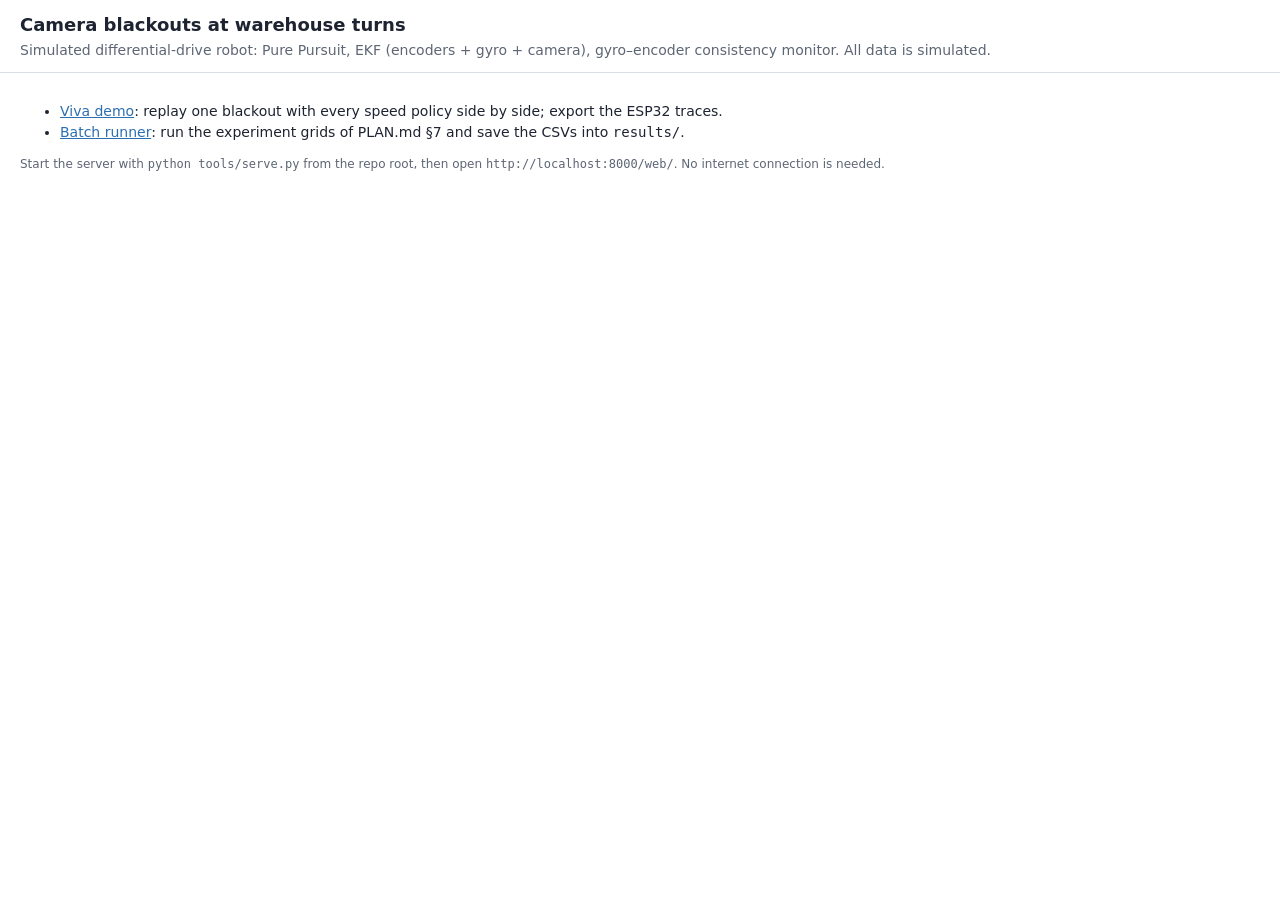
==== web/index.html @ c30f4b9b "firmware+web: M4 build - ESP32 Wokwi replay (estimator.h, sketch.ino, diagram.json, generated traces" ====
<!doctype html>
<html lang="en">
<head>
<meta charset="utf-8">
<meta name="viewport" content="width=device-width, initial-scale=1">
<title>co_res: camera blackouts at warehouse turns</title>
<link rel="stylesheet" href="style.css">
</head>
<body>
<header>
  <h1>Camera blackouts at warehouse turns</h1>
  <p>Simulated differential-drive robot: Pure Pursuit, EKF (encoders + gyro + camera), gyro–encoder consistency monitor. All data is simulated.</p>
</header>
<main>
  <ul>
    <li><a href="demo.html">Viva demo</a>: replay one blackout with every speed policy side by side; export the ESP32 traces.</li>
    <li><a href="batch.html">Batch runner</a>: run the experiment grids of PLAN.md §7 and save the CSVs into <code>results/</code>.</li>
  </ul>
  <p class="note">Start the server with <code>python tools/serve.py</code> from the repo root, then open <code>http://localhost:8000/web/</code>. No internet connection is needed.</p>
</main>
</body>
</html>
---- web/style.css ----
:root { --fg: #1d2330; --muted: #5d6675; --line: #d9dee7; --bg: #ffffff; --panel: #f6f8fb; --blue: #2c6fb0; }
* { box-sizing: border-box; }
body { margin: 0; font: 14px/1.45 system-ui, -apple-system, "Segoe UI", sans-serif; color: var(--fg); background: var(--bg); }
header { padding: 12px 20px; border-bottom: 1px solid var(--line); }
header h1 { font-size: 18px; margin: 0 0 2px; }
header p { margin: 0; color: var(--muted); }
main { padding: 14px 20px 28px; }
.controls { display: flex; flex-wrap: wrap; gap: 10px 18px; align-items: center; padding: 10px 12px; background: var(--panel); border: 1px solid var(--line); border-radius: 8px; }
.controls label { display: inline-flex; gap: 6px; align-items: center; color: var(--muted); }
.controls select, .controls input[type=number] { font: inherit; padding: 3px 6px; }
.controls input[type=number] { width: 64px; }
button { font: inherit; padding: 5px 12px; border: 1px solid #aab3c2; border-radius: 6px; background: #fff; cursor: pointer; }
button.primary { background: var(--blue); border-color: var(--blue); color: #fff; }
.grid { display: grid; grid-template-columns: minmax(420px, 560px) 1fr; gap: 16px; margin-top: 14px; }
.card { border: 1px solid var(--line); border-radius: 8px; padding: 10px; background: #fff; }
.card h2 { font-size: 13px; margin: 0 0 6px; color: var(--muted); font-weight: 600; text-transform: uppercase; letter-spacing: .03em; }
canvas { display: block; width: 100%; }
table { border-collapse: collapse; width: 100%; font-variant-numeric: tabular-nums; }
th, td { padding: 4px 6px; border-bottom: 1px solid var(--line); text-align: right; }
th:first-child, td:first-child { text-align: left; }
.swatch { display: inline-block; width: 10px; height: 10px; border-radius: 2px; margin-right: 6px; vertical-align: middle; }
.note { color: var(--muted); font-size: 12px; }
#log { white-space: pre-wrap; font: 12px/1.4 ui-monospace, Consolas, monospace; background: var(--panel); padding: 8px; border-radius: 6px; min-height: 40px; }
a { color: var(--blue); }
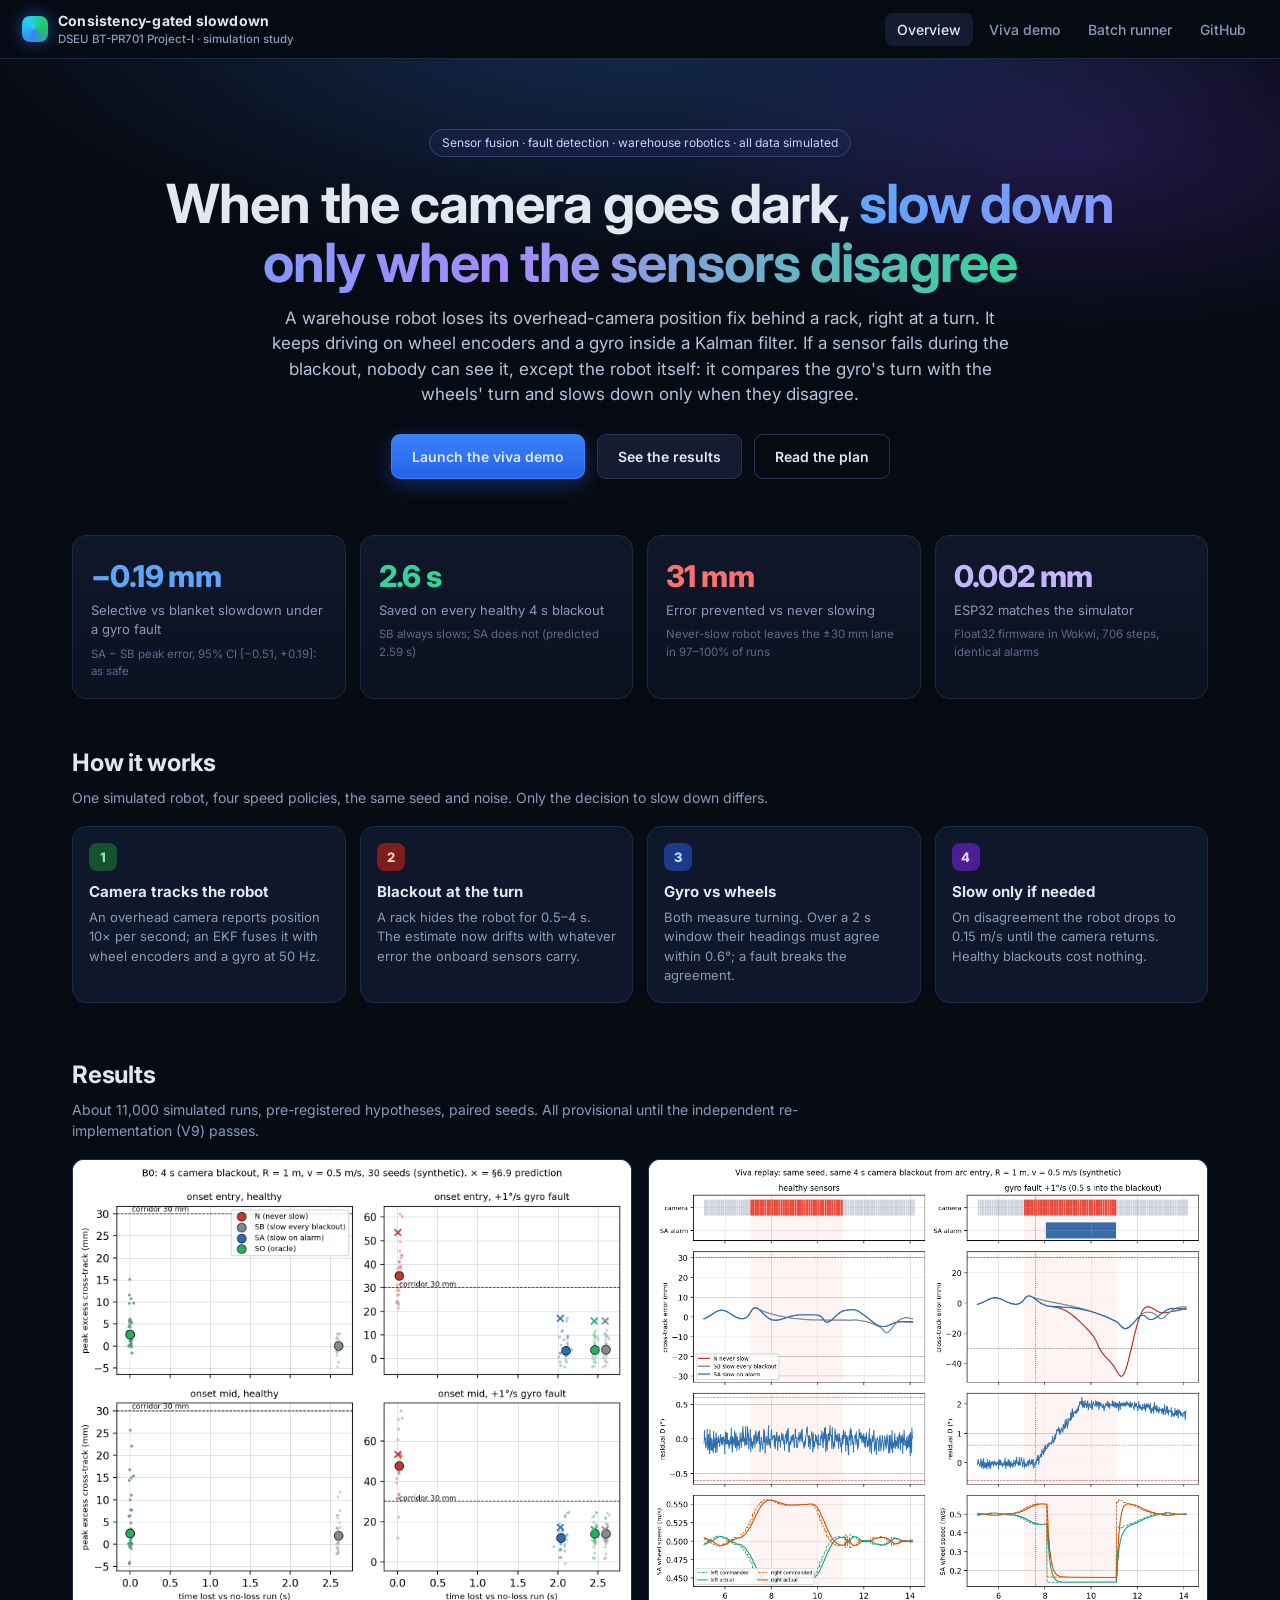
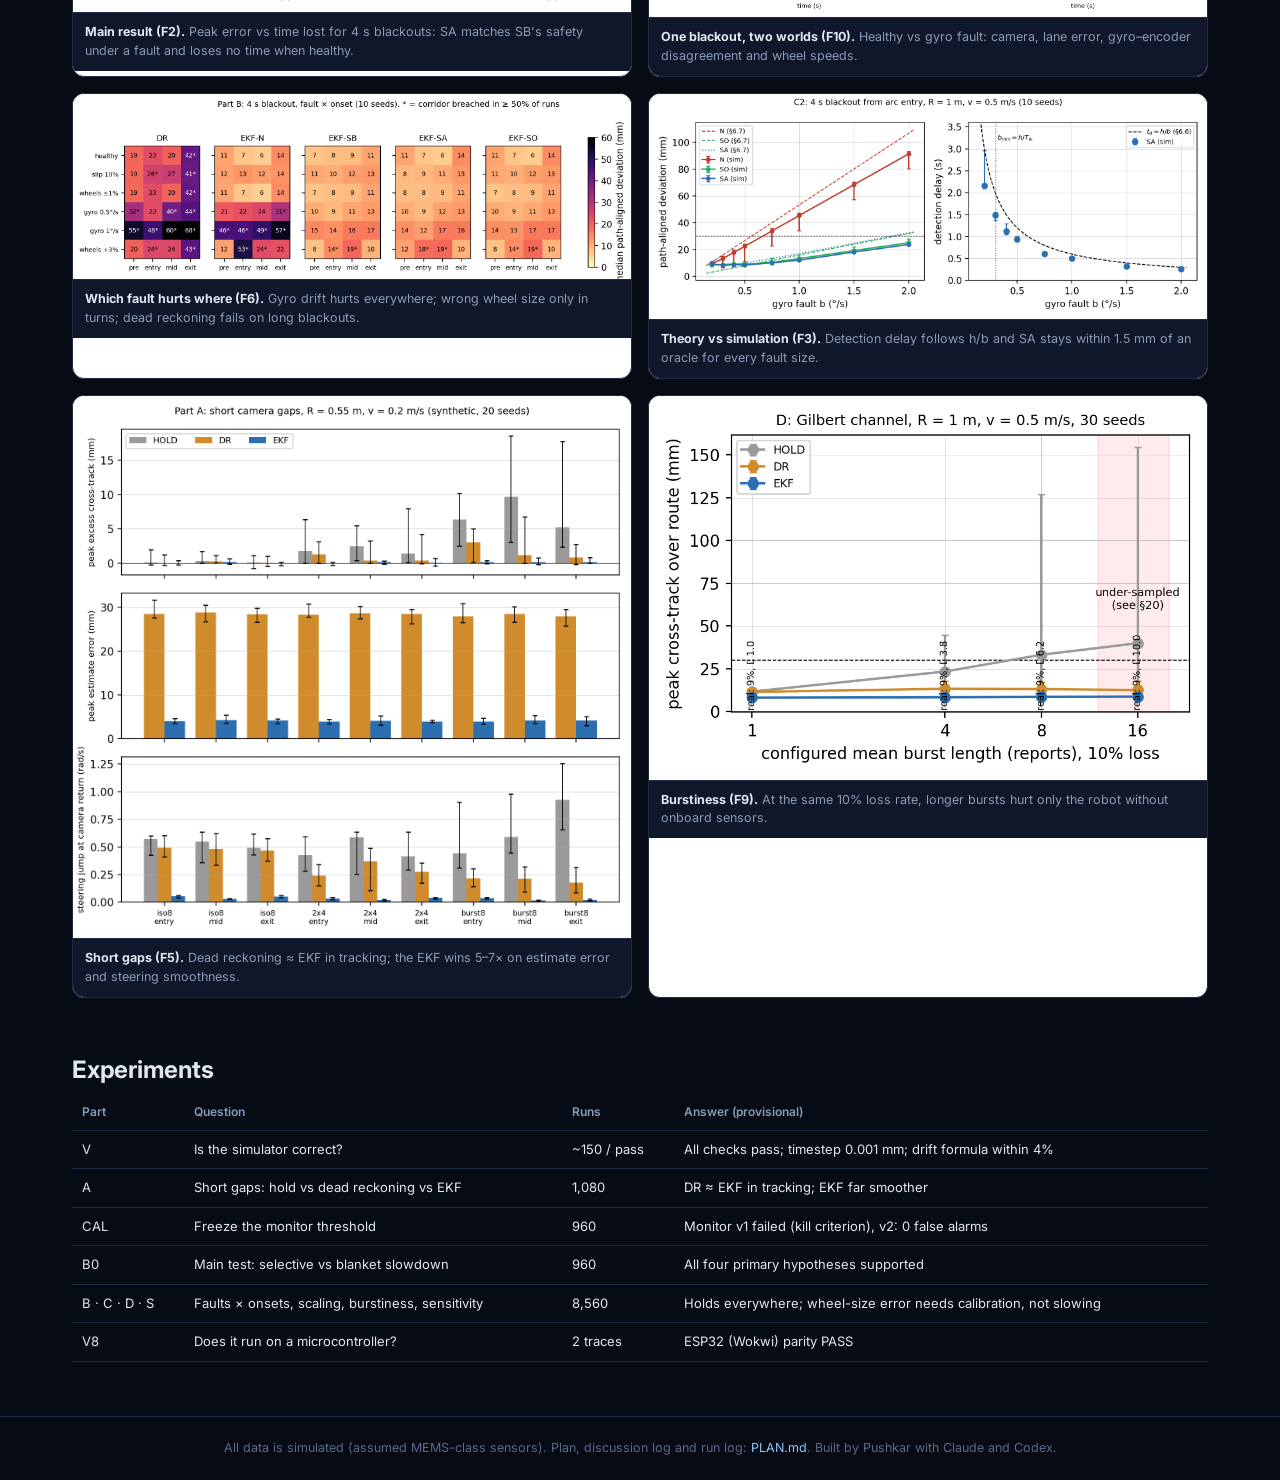
==== commit 824b9d39: "web: viva demo v2 (follow-cams, EKF ghost + covariance, gauges, story + presenter mode), landing pag" ====
--- a/web/index.html
+++ b/web/index.html
@@ -3,20 +3,69 @@
 <head>
 <meta charset="utf-8">
 <meta name="viewport" content="width=device-width, initial-scale=1">
-<title>co_res: camera blackouts at warehouse turns</title>
+<title>Slow down only when the sensors disagree · camera blackouts at warehouse turns</title>
+<link rel="preconnect" href="https://fonts.googleapis.com">
+<link href="https://fonts.googleapis.com/css2?family=Inter:wght@400;500;600;700;800&family=JetBrains+Mono:wght@400;600&display=swap" rel="stylesheet">
 <link rel="stylesheet" href="style.css">
 </head>
 <body>
-<header>
-  <h1>Camera blackouts at warehouse turns</h1>
-  <p>Simulated differential-drive robot: Pure Pursuit, EKF (encoders + gyro + camera), gyro–encoder consistency monitor. All data is simulated.</p>
+<header class="topbar">
+  <div class="brand"><div class="logo"></div><div>Consistency-gated slowdown<small>DSEU BT-PR701 Project-I · simulation study</small></div></div>
+  <nav class="nav"><a class="active" href="index.html">Overview</a><a href="demo.html">Viva demo</a><a href="batch.html">Batch runner</a><a href="https://github.com/pushkar1887/co_res" target="_blank" rel="noopener">GitHub</a></nav>
 </header>
-<main>
-  <ul>
-    <li><a href="demo.html">Viva demo</a>: replay one blackout with every speed policy side by side; export the ESP32 traces.</li>
-    <li><a href="batch.html">Batch runner</a>: run the experiment grids of PLAN.md §7 and save the CSVs into <code>results/</code>.</li>
-  </ul>
-  <p class="note">Start the server with <code>python tools/serve.py</code> from the repo root, then open <code>http://localhost:8000/web/</code>. No internet connection is needed.</p>
-</main>
+
+<section class="hero">
+  <span class="badge">Sensor fusion · fault detection · warehouse robotics · all data simulated</span>
+  <h1>When the camera goes dark, <em>slow down only when the sensors disagree</em></h1>
+  <p class="lead">A warehouse robot loses its overhead-camera position fix behind a rack, right at a turn. It keeps driving on wheel encoders and a gyro inside a Kalman filter. If a sensor fails during the blackout, nobody can see it, except the robot itself: it compares the gyro's turn with the wheels' turn and slows down only when they disagree.</p>
+  <div class="cta"><a class="btn primary" href="demo.html">Launch the viva demo</a><a class="btn" href="#results">See the results</a><a class="btn ghost" href="https://github.com/pushkar1887/co_res/blob/main/PLAN.md" target="_blank" rel="noopener">Read the plan</a></div>
+</section>
+
+<div class="wrap">
+  <div class="kpis">
+    <div class="kpi"><div class="v" style="color:#60a5fa">−0.19 mm</div><div class="l">Selective vs blanket slowdown under a gyro fault</div><div class="s">SA − SB peak error, 95% CI [−0.51, +0.19]: as safe</div></div>
+    <div class="kpi"><div class="v" style="color:#34d399">2.6 s</div><div class="l">Saved on every healthy 4 s blackout</div><div class="s">SB always slows; SA does not (predicted 2.59 s)</div></div>
+    <div class="kpi"><div class="v" style="color:#f87171">31 mm</div><div class="l">Error prevented vs never slowing</div><div class="s">Never-slow robot leaves the ±30 mm lane in 97–100% of runs</div></div>
+    <div class="kpi"><div class="v" style="color:#c4b5fd">0.002 mm</div><div class="l">ESP32 matches the simulator</div><div class="s">Float32 firmware in Wokwi, 706 steps, identical alarms</div></div>
+  </div>
+
+  <div class="section">
+    <h2>How it works</h2>
+    <p>One simulated robot, four speed policies, the same seed and noise. Only the decision to slow down differs.</p>
+    <div class="steps">
+      <div class="step"><div class="n" style="background:#14532d;color:#86efac">1</div><h4>Camera tracks the robot</h4><p>An overhead camera reports position 10× per second; an EKF fuses it with wheel encoders and a gyro at 50 Hz.</p></div>
+      <div class="step"><div class="n" style="background:#7f1d1d;color:#fecaca">2</div><h4>Blackout at the turn</h4><p>A rack hides the robot for 0.5–4 s. The estimate now drifts with whatever error the onboard sensors carry.</p></div>
+      <div class="step"><div class="n" style="background:#1e3a8a;color:#bfdbfe">3</div><h4>Gyro vs wheels</h4><p>Both measure turning. Over a 2 s window their headings must agree within 0.6°; a fault breaks the agreement.</p></div>
+      <div class="step"><div class="n" style="background:#4c1d95;color:#ddd6fe">4</div><h4>Slow only if needed</h4><p>On disagreement the robot drops to 0.15 m/s until the camera returns. Healthy blackouts cost nothing.</p></div>
+    </div>
+  </div>
+
+  <div class="section" id="results">
+    <h2>Results</h2>
+    <p>About 11,000 simulated runs, pre-registered hypotheses, paired seeds. All provisional until the independent re-implementation (V9) passes.</p>
+    <div class="gallery">
+      <div class="fig"><img src="../figures/fig_policy_tradeoff.png" alt="policy trade-off"><div class="c"><b>Main result (F2).</b> Peak error vs time lost for 4 s blackouts: SA matches SB's safety under a fault and loses no time when healthy.</div></div>
+      <div class="fig"><img src="../figures/fig_viva_timeline.png" alt="viva timeline"><div class="c"><b>One blackout, two worlds (F10).</b> Healthy vs gyro fault: camera, lane error, gyro–encoder disagreement and wheel speeds.</div></div>
+      <div class="fig"><img src="../figures/fig_fault_map.png" alt="fault map"><div class="c"><b>Which fault hurts where (F6).</b> Gyro drift hurts everywhere; wrong wheel size only in turns; dead reckoning fails on long blackouts.</div></div>
+      <div class="fig"><img src="../figures/fig_detection_regret.png" alt="detection regret"><div class="c"><b>Theory vs simulation (F3).</b> Detection delay follows h/b and SA stays within 1.5 mm of an oracle for every fault size.</div></div>
+      <div class="fig"><img src="../figures/fig_estimators_short_gaps.png" alt="short gaps"><div class="c"><b>Short gaps (F5).</b> Dead reckoning ≈ EKF in tracking; the EKF wins 5–7× on estimate error and steering smoothness.</div></div>
+      <div class="fig"><img src="../figures/fig_burstiness.png" alt="burstiness"><div class="c"><b>Burstiness (F9).</b> At the same 10% loss rate, longer bursts hurt only the robot without onboard sensors.</div></div>
+    </div>
+  </div>
+
+  <div class="section">
+    <h2>Experiments</h2>
+    <table class="plain">
+      <tr><th>Part</th><th>Question</th><th>Runs</th><th>Answer (provisional)</th></tr>
+      <tr><td>V</td><td>Is the simulator correct?</td><td>~150 / pass</td><td>All checks pass; timestep 0.001 mm; drift formula within 4%</td></tr>
+      <tr><td>A</td><td>Short gaps: hold vs dead reckoning vs EKF</td><td>1,080</td><td>DR ≈ EKF in tracking; EKF far smoother</td></tr>
+      <tr><td>CAL</td><td>Freeze the monitor threshold</td><td>960</td><td>Monitor v1 failed (kill criterion), v2: 0 false alarms</td></tr>
+      <tr><td>B0</td><td>Main test: selective vs blanket slowdown</td><td>960</td><td>All four primary hypotheses supported</td></tr>
+      <tr><td>B · C · D · S</td><td>Faults × onsets, scaling, burstiness, sensitivity</td><td>8,560</td><td>Holds everywhere; wheel-size error needs calibration, not slowing</td></tr>
+      <tr><td>V8</td><td>Does it run on a microcontroller?</td><td>2 traces</td><td>ESP32 (Wokwi) parity PASS</td></tr>
+    </table>
+  </div>
+</div>
+<footer class="foot">All data is simulated (assumed MEMS-class sensors). Plan, discussion log and run log: <a href="https://github.com/pushkar1887/co_res/blob/main/PLAN.md">PLAN.md</a>. Built by Pushkar with Claude and Codex.</footer>
 </body>
 </html>
--- a/web/style.css
+++ b/web/style.css
@@ -1,24 +1,144 @@
-:root { --fg: #1d2330; --muted: #5d6675; --line: #d9dee7; --bg: #ffffff; --panel: #f6f8fb; --blue: #2c6fb0; }
+/* Shared theme for web/index.html, web/demo.html and web/batch.html: dark "control room" look. */
+:root {
+  --bg: #070b14; --bg2: #0b1220; --panel: #0f172a; --panel2: #131c31; --line: #1e2a44; --line2: #273553;
+  --fg: #e2e8f0; --muted: #8a9bb8; --dim: #5b6b88;
+  --blue: #3b82f6; --red: #ef4444; --green: #22c55e; --amber: #f59e0b; --slate: #94a3b8; --cyan: #22d3ee; --violet: #a78bfa;
+  --radius: 12px; --mono: "JetBrains Mono", ui-monospace, Consolas, monospace;
+}
 * { box-sizing: border-box; }
-body { margin: 0; font: 14px/1.45 system-ui, -apple-system, "Segoe UI", sans-serif; color: var(--fg); background: var(--bg); }
-header { padding: 12px 20px; border-bottom: 1px solid var(--line); }
-header h1 { font-size: 18px; margin: 0 0 2px; }
-header p { margin: 0; color: var(--muted); }
-main { padding: 14px 20px 28px; }
-.controls { display: flex; flex-wrap: wrap; gap: 10px 18px; align-items: center; padding: 10px 12px; background: var(--panel); border: 1px solid var(--line); border-radius: 8px; }
-.controls label { display: inline-flex; gap: 6px; align-items: center; color: var(--muted); }
-.controls select, .controls input[type=number] { font: inherit; padding: 3px 6px; }
-.controls input[type=number] { width: 64px; }
-button { font: inherit; padding: 5px 12px; border: 1px solid #aab3c2; border-radius: 6px; background: #fff; cursor: pointer; }
-button.primary { background: var(--blue); border-color: var(--blue); color: #fff; }
-.grid { display: grid; grid-template-columns: minmax(420px, 560px) 1fr; gap: 16px; margin-top: 14px; }
-.card { border: 1px solid var(--line); border-radius: 8px; padding: 10px; background: #fff; }
-.card h2 { font-size: 13px; margin: 0 0 6px; color: var(--muted); font-weight: 600; text-transform: uppercase; letter-spacing: .03em; }
+html, body { margin: 0; background: var(--bg); color: var(--fg); font: 14px/1.5 Inter, system-ui, -apple-system, "Segoe UI", sans-serif; }
+a { color: #93c5fd; text-decoration: none; } a:hover { text-decoration: underline; }
+code { font-family: var(--mono); font-size: 12.5px; background: #111a2e; padding: 1px 6px; border-radius: 6px; color: #c7d2fe; }
+
+/* ---------- top bar ---------- */
+.topbar { position: sticky; top: 0; z-index: 20; display: flex; align-items: center; gap: 18px; padding: 10px 22px;
+  background: rgba(7, 11, 20, 0.82); backdrop-filter: blur(10px); border-bottom: 1px solid var(--line); }
+.brand { display: flex; align-items: center; gap: 10px; font-weight: 700; letter-spacing: .2px; color: var(--fg); }
+.brand .logo { width: 26px; height: 26px; border-radius: 8px; background: conic-gradient(from 200deg, var(--blue), var(--cyan), var(--green), var(--blue));
+  box-shadow: 0 0 18px rgba(59,130,246,.55); }
+.brand small { display: block; font-weight: 500; color: var(--muted); font-size: 11.5px; letter-spacing: 0; }
+.nav { margin-left: auto; display: flex; gap: 4px; }
+.nav a { color: var(--muted); padding: 6px 12px; border-radius: 8px; font-weight: 500; }
+.nav a:hover, .nav a.active { color: var(--fg); background: var(--panel2); text-decoration: none; }
+
+/* ---------- generic ---------- */
+.card { background: linear-gradient(180deg, var(--panel), #0c1424); border: 1px solid var(--line); border-radius: var(--radius); padding: 12px 14px; }
+.card h3 { margin: 0 0 8px; font-size: 11px; font-weight: 700; letter-spacing: .12em; text-transform: uppercase; color: var(--muted); }
+button, .btn { font: inherit; color: var(--fg); background: var(--panel2); border: 1px solid var(--line2); padding: 7px 14px; border-radius: 9px; cursor: pointer; transition: .15s; }
+button:hover, .btn:hover { border-color: #3b4f78; background: #172240; text-decoration: none; }
+.btn.primary, button.primary { background: linear-gradient(180deg, #3b82f6, #2563eb); border-color: #3b82f6; box-shadow: 0 6px 20px rgba(37,99,235,.35); }
+.btn.ghost { background: transparent; }
+select, input[type=number] { font: inherit; color: var(--fg); background: var(--panel2); border: 1px solid var(--line2); border-radius: 8px; padding: 5px 8px; }
+input[type=number] { width: 70px; }
+.muted { color: var(--muted); } .note { color: var(--dim); font-size: 12px; }
 canvas { display: block; width: 100%; }
-table { border-collapse: collapse; width: 100%; font-variant-numeric: tabular-nums; }
-th, td { padding: 4px 6px; border-bottom: 1px solid var(--line); text-align: right; }
-th:first-child, td:first-child { text-align: left; }
-.swatch { display: inline-block; width: 10px; height: 10px; border-radius: 2px; margin-right: 6px; vertical-align: middle; }
-.note { color: var(--muted); font-size: 12px; }
-#log { white-space: pre-wrap; font: 12px/1.4 ui-monospace, Consolas, monospace; background: var(--panel); padding: 8px; border-radius: 6px; min-height: 40px; }
-a { color: var(--blue); }
+
+/* segmented controls and chips */
+.seg { display: inline-flex; background: var(--panel2); border: 1px solid var(--line2); border-radius: 10px; padding: 3px; gap: 2px; }
+.seg button { border: 0; background: transparent; padding: 5px 11px; border-radius: 7px; color: var(--muted); }
+.seg button.on { background: #1d2b4d; color: var(--fg); box-shadow: inset 0 0 0 1px #34508a; }
+.chips { display: flex; flex-wrap: wrap; gap: 6px; }
+.chip { border-radius: 999px; padding: 6px 13px; font-weight: 500; color: var(--muted); background: var(--panel2); border: 1px solid var(--line2); }
+.chip.on { color: #fff; border-color: transparent; background: linear-gradient(135deg, #2563eb, #7c3aed); box-shadow: 0 4px 18px rgba(124,58,237,.35); }
+.group { display: flex; align-items: center; gap: 8px; color: var(--muted); font-size: 12.5px; }
+.dot { display: inline-block; width: 9px; height: 9px; border-radius: 50%; margin-right: 6px; vertical-align: middle; }
+
+/* ---------- demo layout ---------- */
+.scenario-bar { display: flex; flex-wrap: wrap; gap: 12px 22px; align-items: center; padding: 12px 22px; border-bottom: 1px solid var(--line); background: var(--bg2); }
+.stage { display: grid; grid-template-columns: 1fr 1fr 330px; grid-template-rows: auto auto; gap: 14px; padding: 14px 22px 110px; }
+.views { grid-column: 1 / 3; position: relative; display: grid; grid-template-columns: 1fr 1fr; gap: 14px; }
+.view { position: relative; border-radius: 14px; overflow: hidden; border: 1px solid var(--line); background: #0b1220; }
+.view canvas { height: 470px; }
+.side { grid-column: 3; grid-row: 1 / 3; display: flex; flex-direction: column; gap: 14px; }
+.timeline { grid-column: 1 / 3; }
+.timeline canvas { height: 300px; cursor: col-resize; }
+.caption { position: absolute; left: 50%; top: 66px; transform: translate(-50%, -12px); width: min(760px, 92%); opacity: 0; pointer-events: none;
+  transition: opacity .35s, transform .35s; background: rgba(9, 14, 27, 0.88); backdrop-filter: blur(8px); border: 1px solid #2c3f66;
+  border-left: 4px solid var(--blue); border-radius: 12px; padding: 12px 16px; box-shadow: 0 18px 50px rgba(0,0,0,.55); }
+.caption.show { opacity: 1; transform: translate(-50%, 0); }
+.caption .t { font-family: var(--mono); color: var(--muted); font-size: 12px; }
+.caption .h { font-weight: 700; font-size: 15.5px; margin: 1px 0 3px; }
+.caption .b { color: #c3cee3; font-size: 13.5px; }
+.caption .k { margin-top: 6px; font-size: 11.5px; color: var(--dim); }
+#race .row { display: grid; grid-template-columns: 34px 1fr 64px; align-items: center; gap: 8px; margin: 7px 0; font-size: 12.5px; }
+#race .bar { height: 10px; border-radius: 6px; background: #0b1426; border: 1px solid var(--line); overflow: hidden; }
+#race .bar i { display: block; height: 100%; border-radius: 6px; }
+#race .val { text-align: right; font-family: var(--mono); color: var(--muted); font-size: 11.5px; }
+#race .out { color: var(--red); font-weight: 700; }
+table.scores { width: 100%; border-collapse: collapse; font-variant-numeric: tabular-nums; font-size: 12.5px; }
+table.scores th { color: var(--dim); font-weight: 600; font-size: 10.5px; text-transform: uppercase; letter-spacing: .06em; text-align: right; padding: 4px 4px; }
+table.scores td { padding: 5px 4px; border-top: 1px solid var(--line); text-align: right; }
+table.scores th:first-child, table.scores td:first-child { text-align: left; }
+table.scores tr.hl td { background: rgba(59,130,246,.10); }
+.bad { color: #fca5a5; } .good { color: #86efac; }
+#verdict { font-size: 13px; color: #c3cee3; margin-bottom: 8px; }
+#verdict b { color: #fff; }
+.events ol { list-style: none; margin: 0; padding: 0; max-height: 270px; overflow: auto; }
+.events li { display: grid; grid-template-columns: 54px 1fr; gap: 8px; padding: 7px 8px; border-radius: 8px; cursor: pointer; color: var(--muted); }
+.events li:hover { background: var(--panel2); }
+.events li.on { background: #16213d; color: var(--fg); box-shadow: inset 3px 0 0 var(--blue); }
+.events li .tt { font-family: var(--mono); font-size: 12px; }
+.events li .hh { font-weight: 600; color: inherit; }
+.transport { position: fixed; left: 0; right: 0; bottom: 0; z-index: 30; display: flex; align-items: center; gap: 14px; padding: 10px 22px;
+  background: rgba(7, 11, 20, 0.9); backdrop-filter: blur(10px); border-top: 1px solid var(--line); }
+.transport .play { width: 50px; height: 50px; border-radius: 50%; display: grid; place-items: center; padding: 0;
+  background: linear-gradient(180deg, #3b82f6, #1d4ed8); border: 0; box-shadow: 0 8px 26px rgba(37,99,235,.5); }
+.transport .play svg { width: 20px; height: 20px; fill: #fff; }
+.transport .icon { width: 38px; height: 38px; display: grid; place-items: center; padding: 0; border-radius: 10px; }
+.transport .icon svg { width: 16px; height: 16px; fill: var(--fg); }
+.clock { font-family: var(--mono); font-size: 20px; letter-spacing: .5px; min-width: 120px; }
+.clock small { display: block; font-size: 11px; color: var(--dim); letter-spacing: 0; font-family: Inter, sans-serif; }
+.switch { display: inline-flex; align-items: center; gap: 8px; cursor: pointer; color: var(--muted); user-select: none; }
+.switch input { display: none; }
+.switch span { width: 34px; height: 20px; border-radius: 999px; background: #1e293b; border: 1px solid var(--line2); position: relative; transition: .2s; }
+.switch span::after { content: ""; position: absolute; top: 2px; left: 2px; width: 14px; height: 14px; border-radius: 50%; background: #64748b; transition: .2s; }
+.switch input:checked + span { background: #1d4ed8; border-color: #3b82f6; }
+.switch input:checked + span::after { left: 16px; background: #fff; }
+.kbd { font-family: var(--mono); font-size: 11px; color: var(--dim); }
+.kbd b { color: var(--muted); border: 1px solid var(--line2); border-bottom-width: 2px; border-radius: 5px; padding: 0 5px; font-weight: 600; }
+.tools { margin-left: auto; display: flex; gap: 8px; align-items: center; }
+#toolLog { font-family: var(--mono); font-size: 11px; color: var(--muted); max-width: 420px; white-space: nowrap; overflow: hidden; text-overflow: ellipsis; }
+@media (max-width: 1250px) {
+  .stage { grid-template-columns: 1fr; } .views { grid-column: 1; grid-template-columns: 1fr; } .side { grid-column: 1; grid-row: auto; } .timeline { grid-column: 1; }
+}
+
+/* ---------- landing page ---------- */
+.hero { position: relative; overflow: hidden; padding: 70px 22px 46px; text-align: center;
+  background: radial-gradient(1100px 420px at 50% -10%, rgba(59,130,246,.28), transparent 60%), radial-gradient(700px 300px at 85% 20%, rgba(124,58,237,.22), transparent 60%); }
+.hero h1 { font-size: clamp(30px, 4.4vw, 54px); line-height: 1.08; margin: 0 auto 14px; max-width: 980px; letter-spacing: -0.02em; }
+.hero h1 em { font-style: normal; background: linear-gradient(90deg, #60a5fa, #a78bfa, #34d399); -webkit-background-clip: text; background-clip: text; color: transparent; }
+.hero p.lead { color: #b6c3da; font-size: 17px; max-width: 760px; margin: 0 auto 26px; }
+.hero .cta { display: flex; gap: 12px; justify-content: center; flex-wrap: wrap; }
+.hero .cta .btn { padding: 11px 20px; font-weight: 600; }
+.badge { display: inline-block; font-size: 12px; color: #c7d2fe; border: 1px solid #33427a; background: rgba(30,41,90,.4); padding: 4px 12px; border-radius: 999px; margin-bottom: 18px; }
+.wrap { max-width: 1180px; margin: 0 auto; padding: 0 22px; }
+.kpis { display: grid; grid-template-columns: repeat(4, 1fr); gap: 14px; margin: 10px auto 46px; }
+.kpi { padding: 18px; border-radius: 14px; background: linear-gradient(180deg, #0f172a, #0b1220); border: 1px solid var(--line); }
+.kpi .v { font-size: 30px; font-weight: 800; letter-spacing: -0.02em; }
+.kpi .l { color: var(--muted); font-size: 13px; margin-top: 2px; }
+.kpi .s { color: var(--dim); font-size: 11.5px; margin-top: 6px; }
+.section { margin: 0 auto 54px; }
+.section h2 { font-size: 24px; margin: 0 0 6px; letter-spacing: -0.01em; }
+.section > p { color: var(--muted); margin: 0 0 18px; max-width: 820px; }
+.steps { display: grid; grid-template-columns: repeat(4, 1fr); gap: 14px; }
+.step { padding: 16px; border-radius: 14px; background: var(--panel); border: 1px solid var(--line); position: relative; }
+.step .n { width: 28px; height: 28px; border-radius: 8px; display: grid; place-items: center; font-weight: 800; font-size: 13px; margin-bottom: 10px; }
+.step h4 { margin: 0 0 4px; font-size: 15px; }
+.step p { margin: 0; color: var(--muted); font-size: 13px; }
+.gallery { display: grid; grid-template-columns: repeat(2, 1fr); gap: 16px; }
+.fig { background: #fff; border-radius: 12px; overflow: hidden; border: 1px solid var(--line); }
+.fig img { display: block; width: 100%; }
+.fig .c { background: var(--panel); color: var(--muted); font-size: 12.5px; padding: 10px 12px; border-top: 1px solid var(--line); }
+.fig .c b { color: var(--fg); }
+table.plain { width: 100%; border-collapse: collapse; font-size: 13px; }
+table.plain th, table.plain td { padding: 9px 10px; border-bottom: 1px solid var(--line); text-align: left; }
+table.plain th { color: var(--muted); font-weight: 600; font-size: 12px; }
+footer.foot { border-top: 1px solid var(--line); padding: 22px; color: var(--dim); font-size: 12.5px; text-align: center; }
+@media (max-width: 900px) { .kpis, .steps, .gallery { grid-template-columns: 1fr 1fr; } }
+
+/* ---------- batch page ---------- */
+.batch-grid { display: grid; grid-template-columns: repeat(4, 1fr); gap: 12px; margin: 16px 0; }
+.batch-grid button { text-align: left; padding: 14px; border-radius: 12px; }
+.batch-grid button b { display: block; font-size: 15px; }
+.batch-grid button span { color: var(--muted); font-size: 12px; }
+#log { white-space: pre-wrap; font: 12.5px/1.5 var(--mono); background: #060a12; border: 1px solid var(--line); border-radius: 12px; padding: 14px; min-height: 180px; color: #a5b4cf; }
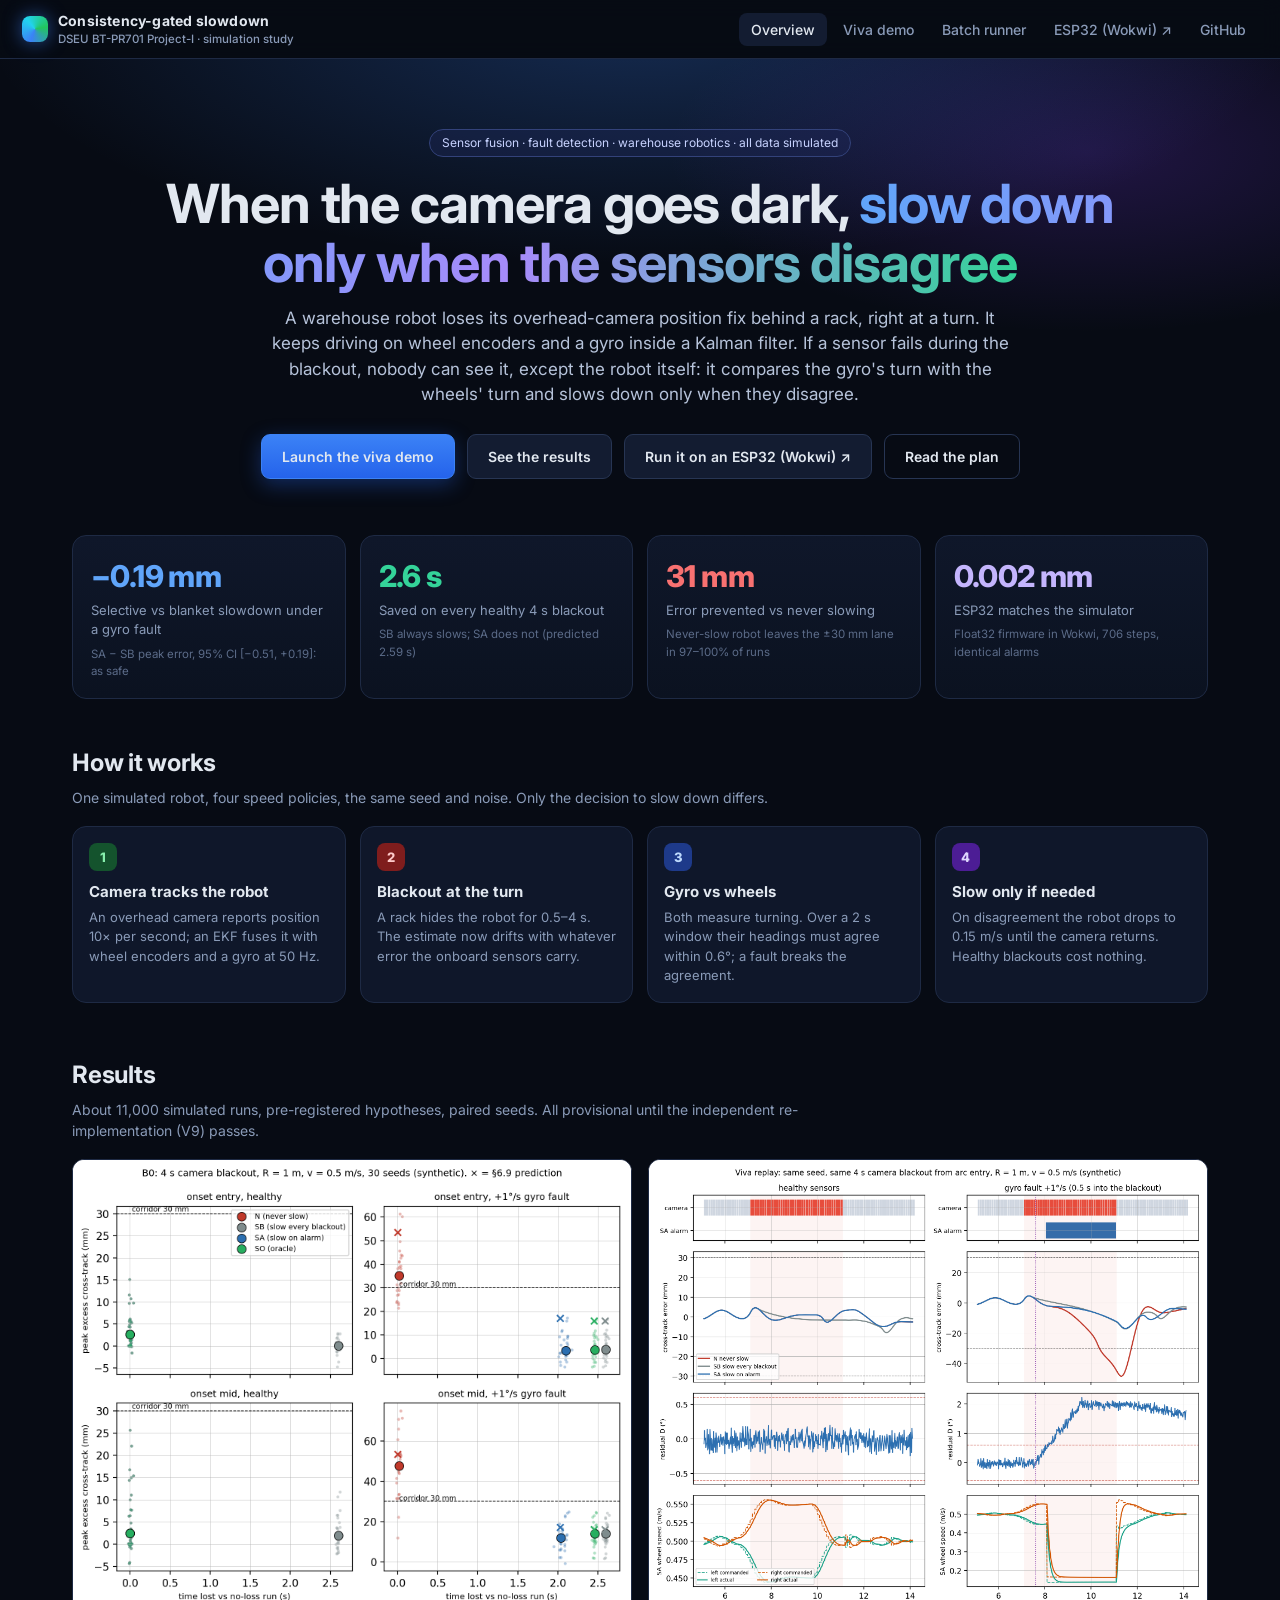
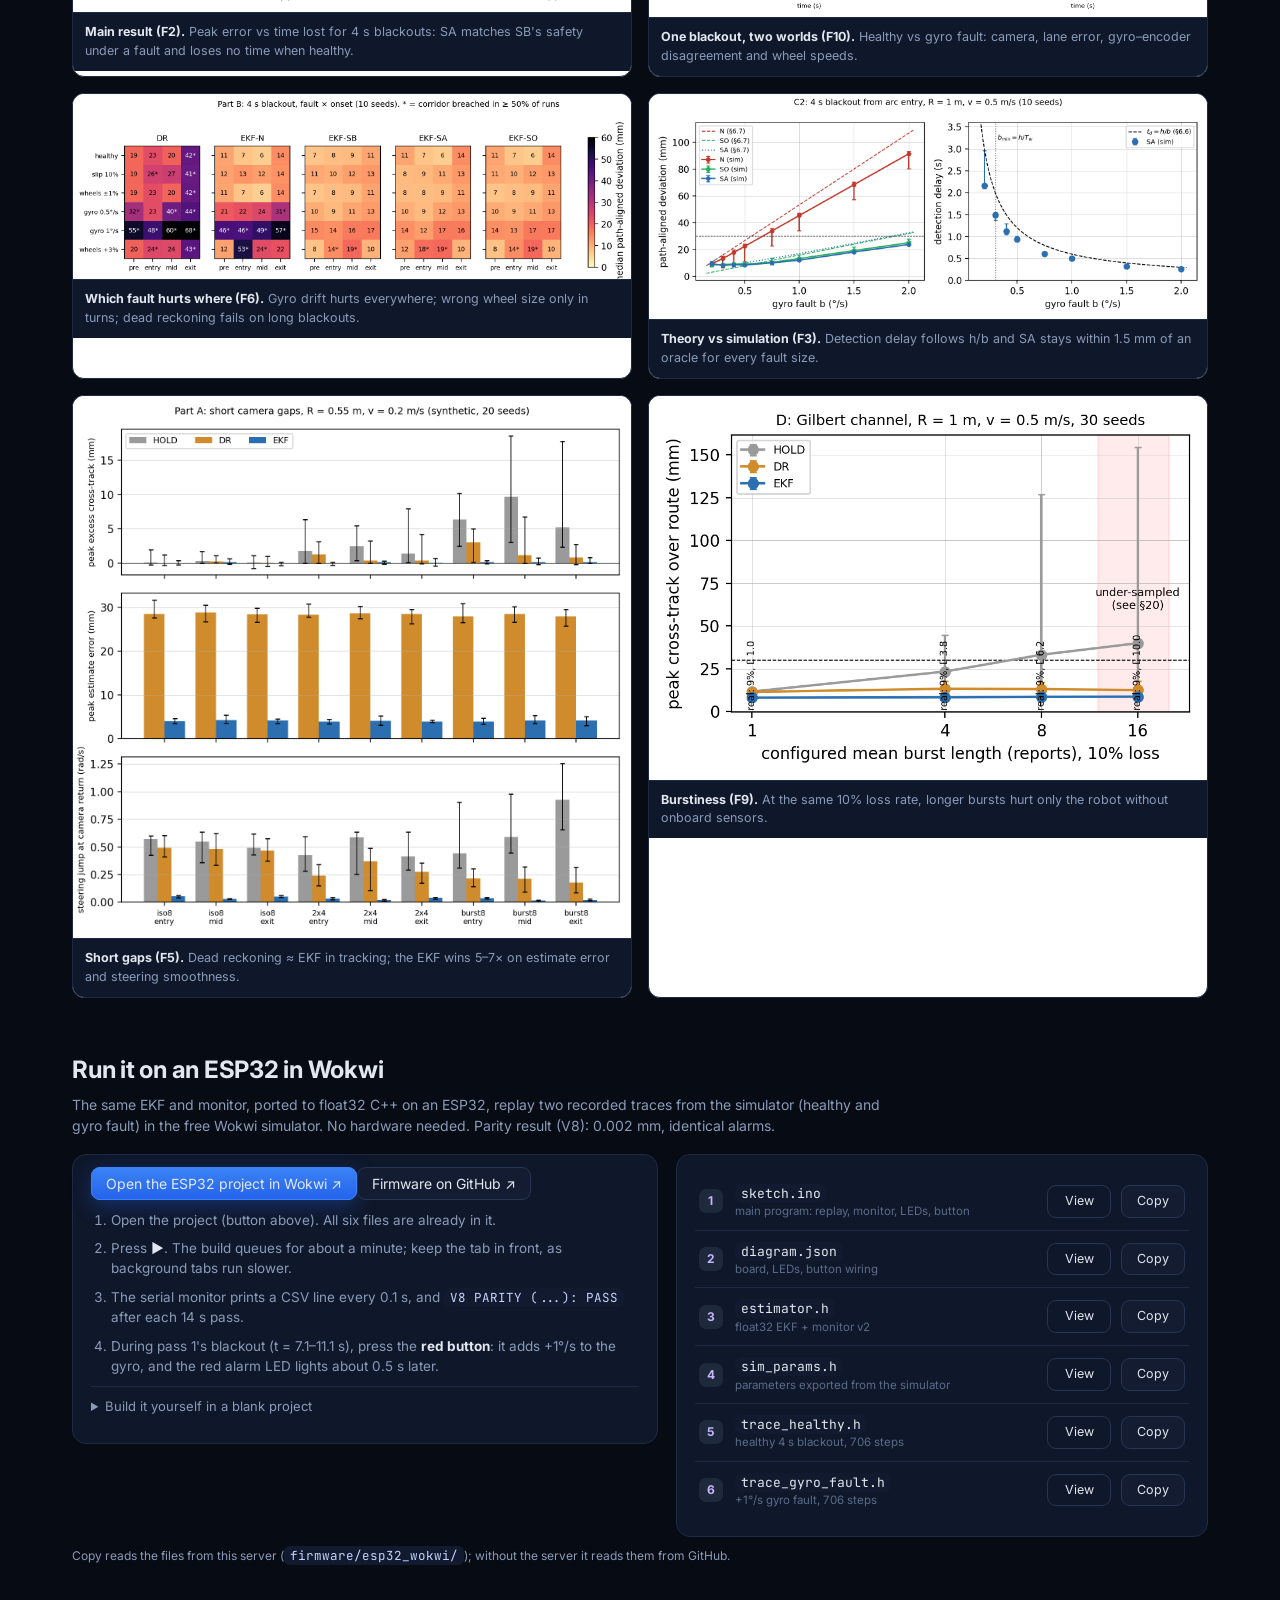
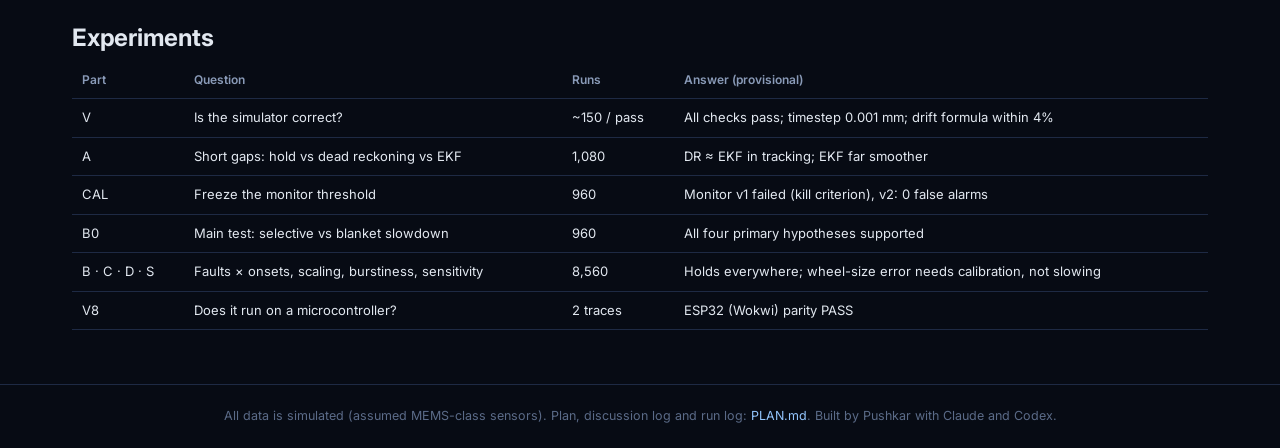
==== commit 247e1a71: "web: viva demo shows all five policies at once (3 + 2 grid, map top right); Wokwi project saved and " ====
--- a/web/index.html
+++ b/web/index.html
@@ -11,14 +11,14 @@
 <body>
 <header class="topbar">
   <div class="brand"><div class="logo"></div><div>Consistency-gated slowdown<small>DSEU BT-PR701 Project-I · simulation study</small></div></div>
-  <nav class="nav"><a class="active" href="index.html">Overview</a><a href="demo.html">Viva demo</a><a href="batch.html">Batch runner</a><a href="https://github.com/pushkar1887/co_res" target="_blank" rel="noopener">GitHub</a></nav>
+  <nav class="nav"><a class="active" href="index.html">Overview</a><a href="demo.html">Viva demo</a><a href="batch.html">Batch runner</a><a href="https://wokwi.com/projects/481495099027592193" target="_blank" rel="noopener" title="Open the ESP32 firmware project in Wokwi">ESP32 (Wokwi) ↗</a><a href="https://github.com/pushkar1887/co_res" target="_blank" rel="noopener">GitHub</a></nav>
 </header>
 
 <section class="hero">
   <span class="badge">Sensor fusion · fault detection · warehouse robotics · all data simulated</span>
   <h1>When the camera goes dark, <em>slow down only when the sensors disagree</em></h1>
   <p class="lead">A warehouse robot loses its overhead-camera position fix behind a rack, right at a turn. It keeps driving on wheel encoders and a gyro inside a Kalman filter. If a sensor fails during the blackout, nobody can see it, except the robot itself: it compares the gyro's turn with the wheels' turn and slows down only when they disagree.</p>
-  <div class="cta"><a class="btn primary" href="demo.html">Launch the viva demo</a><a class="btn" href="#results">See the results</a><a class="btn ghost" href="https://github.com/pushkar1887/co_res/blob/main/PLAN.md" target="_blank" rel="noopener">Read the plan</a></div>
+  <div class="cta"><a class="btn primary" href="demo.html">Launch the viva demo</a><a class="btn" href="#results">See the results</a><a class="btn" href="https://wokwi.com/projects/481495099027592193" target="_blank" rel="noopener">Run it on an ESP32 (Wokwi) ↗</a><a class="btn ghost" href="https://github.com/pushkar1887/co_res/blob/main/PLAN.md" target="_blank" rel="noopener">Read the plan</a></div>
 </section>
 
 <div class="wrap">
@@ -53,6 +53,32 @@
     </div>
   </div>
 
+  <div class="section" id="wokwi">
+    <h2>Run it on an ESP32 in Wokwi</h2>
+    <p>The same EKF and monitor, ported to float32 C++ on an ESP32, replay two recorded traces from the simulator (healthy and gyro fault) in the free Wokwi simulator. No hardware needed. Parity result (V8): 0.002 mm, identical alarms.</p>
+    <div class="wokwi">
+      <div class="wk-left">
+        <div class="cta" style="justify-content:flex-start;margin:0 0 16px"><a class="btn primary" href="https://wokwi.com/projects/481495099027592193" target="_blank" rel="noopener">Open the ESP32 project in Wokwi ↗</a><a class="btn" href="https://github.com/pushkar1887/co_res/tree/main/firmware/esp32_wokwi" target="_blank" rel="noopener">Firmware on GitHub ↗</a></div>
+        <ol class="wk-steps">
+          <li>Open the project (button above). All six files are already in it.</li>
+          <li>Press <b>▶</b>. The build queues for about a minute; keep the tab in front, as background tabs run slower.</li>
+          <li>The serial monitor prints a CSV line every 0.1 s, and <code>V8 PARITY (...): PASS</code> after each 14 s pass.</li>
+          <li>During pass 1's blackout (t = 7.1–11.1 s), press the <b>red button</b>: it adds +1°/s to the gyro, and the red alarm LED lights about 0.5 s later.</li>
+        </ol>
+        <details class="wk-manual"><summary>Build it yourself in a blank project</summary>
+          <ol class="wk-steps">
+            <li>Open a <a href="https://wokwi.com/projects/new/esp32" target="_blank" rel="noopener">new Wokwi ESP32 project ↗</a>.</li>
+            <li>Copy <b>sketch.ino</b> and <b>diagram.json</b> from the list and paste each over the file of the same name.</li>
+            <li>For the other four files, use <b>▾ next to the editor tabs → New file…</b>, type the name (clear the box first, it keeps the last name), then paste.</li>
+            <li>After a change in <code>sim/</code>, regenerate the traces in the demo (Export ESP32 traces) and paste the new files.</li>
+          </ol>
+        </details>
+      </div>
+      <div class="wk-files" id="wkFiles"></div>
+    </div>
+    <p class="note" id="wkNote" style="margin-top:10px">Copy reads the files from this server (<code>firmware/esp32_wokwi/</code>); without the server it reads them from GitHub.</p>
+  </div>
+
   <div class="section">
     <h2>Experiments</h2>
     <table class="plain">
@@ -67,5 +93,32 @@
   </div>
 </div>
 <footer class="foot">All data is simulated (assumed MEMS-class sensors). Plan, discussion log and run log: <a href="https://github.com/pushkar1887/co_res/blob/main/PLAN.md">PLAN.md</a>. Built by Pushkar with Claude and Codex.</footer>
+<script>
+// Wokwi files: one-click copy (local server first, GitHub raw as fallback)
+const WK = [['sketch.ino', 'main program: replay, monitor, LEDs, button'], ['diagram.json', 'board, LEDs, button wiring'], ['estimator.h', 'float32 EKF + monitor v2'],
+  ['sim_params.h', 'parameters exported from the simulator'], ['trace_healthy.h', 'healthy 4 s blackout, 706 steps'], ['trace_gyro_fault.h', '+1°/s gyro fault, 706 steps']];
+const RAW = 'https://raw.githubusercontent.com/pushkar1887/co_res/main/firmware/esp32_wokwi/', GH = 'https://github.com/pushkar1887/co_res/blob/main/firmware/esp32_wokwi/';
+async function wkText(f) {
+  try { const r = await fetch('../firmware/esp32_wokwi/' + f, { cache: 'no-store' }); if (r.ok) return await r.text(); } catch {}
+  const r = await fetch(RAW + f); if (!r.ok) throw new Error(r.status); return await r.text();
+}
+async function wkCopy(f, b) {
+  const old = b.textContent; b.disabled = true;
+  try {
+    const t = await wkText(f);
+    try { await navigator.clipboard.writeText(t); }
+    catch { const a = Object.assign(document.createElement('textarea'), { value: t }); document.body.appendChild(a); a.select(); document.execCommand('copy'); a.remove(); }
+    b.textContent = `Copied ${(t.length / 1024).toFixed(1)} kB`; b.classList.add('ok');
+  } catch (e) { b.textContent = 'Copy failed'; }
+  setTimeout(() => { b.textContent = old; b.classList.remove('ok'); b.disabled = false; }, 1800);
+}
+const box = document.getElementById('wkFiles');
+WK.forEach(([f, d], i) => {
+  const row = document.createElement('div'); row.className = 'wk-file';
+  row.innerHTML = `<span class="i">${i + 1}</span><div><code>${f}</code><small>${d}</small></div><a class="btn ghost" href="${GH + f}" target="_blank" rel="noopener">View</a><button class="btn">Copy</button>`;
+  row.querySelector('button').onclick = (e) => wkCopy(f, e.currentTarget);
+  box.appendChild(row);
+});
+</script>
 </body>
 </html>
--- a/web/style.css
+++ b/web/style.css
@@ -46,16 +46,19 @@
 /* ---------- demo layout ---------- */
 .scenario-bar { display: flex; flex-wrap: wrap; gap: 12px 22px; align-items: center; padding: 12px 22px; border-bottom: 1px solid var(--line); background: var(--bg2); }
 .stage { display: grid; grid-template-columns: 1fr 1fr 330px; grid-template-rows: auto auto; gap: 14px; padding: 14px 22px 110px; }
-.views { grid-column: 1 / 3; position: relative; display: grid; grid-template-columns: 1fr 1fr; gap: 14px; }
+.views { grid-column: 1 / 3; position: relative; display: grid; grid-template-columns: repeat(6, 1fr); gap: 12px; align-content: start; }
+.views .view { grid-column: span 2; }                       /* row 1: N, SB, SA */
+.views .view.r2a { grid-column: 2 / span 2; } .views .view.r2b { grid-column: 4 / span 2; }   /* row 2: SO, DR, centred */
 .view { position: relative; border-radius: 14px; overflow: hidden; border: 1px solid var(--line); background: #0b1220; }
-.view canvas { height: 470px; }
+.view.hl { border-color: #2f5fd0; box-shadow: 0 0 0 1px rgba(59,130,246,.35), 0 10px 30px rgba(37,99,235,.18); }
+.view canvas { height: clamp(210px, calc((100vh - 430px) / 2), 260px); }   /* both rows of views fit one screen */
+.legend-line { grid-column: 1 / -1; font-size: 11.5px; color: #7d8eab; padding: 0 4px; }
 .side { grid-column: 3; grid-row: 1 / 3; display: flex; flex-direction: column; gap: 14px; }
 .timeline { grid-column: 1 / 3; }
 .timeline canvas { height: 300px; cursor: col-resize; }
-.caption { position: absolute; left: 50%; top: 66px; transform: translate(-50%, -12px); width: min(760px, 92%); opacity: 0; pointer-events: none;
-  transition: opacity .35s, transform .35s; background: rgba(9, 14, 27, 0.88); backdrop-filter: blur(8px); border: 1px solid #2c3f66;
-  border-left: 4px solid var(--blue); border-radius: 12px; padding: 12px 16px; box-shadow: 0 18px 50px rgba(0,0,0,.55); }
-.caption.show { opacity: 1; transform: translate(-50%, 0); }
+.caption { grid-column: 1 / -1; min-height: 78px; opacity: .5; pointer-events: none; transition: opacity .35s, box-shadow .35s;
+  background: rgba(9, 14, 27, 0.88); border: 1px solid #2c3f66; border-left: 4px solid var(--blue); border-radius: 12px; padding: 10px 16px; }
+.caption.show { opacity: 1; box-shadow: 0 10px 34px rgba(37,99,235,.22); }
 .caption .t { font-family: var(--mono); color: var(--muted); font-size: 12px; }
 .caption .h { font-weight: 700; font-size: 15.5px; margin: 1px 0 3px; }
 .caption .b { color: #c3cee3; font-size: 13.5px; }
@@ -98,9 +101,12 @@
 .kbd b { color: var(--muted); border: 1px solid var(--line2); border-bottom-width: 2px; border-radius: 5px; padding: 0 5px; font-weight: 600; }
 .tools { margin-left: auto; display: flex; gap: 8px; align-items: center; }
 #toolLog { font-family: var(--mono); font-size: 11px; color: var(--muted); max-width: 420px; white-space: nowrap; overflow: hidden; text-overflow: ellipsis; }
+@media (max-width: 1500px) { .stage { grid-template-columns: 1fr 1fr 290px; padding-left: 14px; padding-right: 14px; } }
 @media (max-width: 1250px) {
-  .stage { grid-template-columns: 1fr; } .views { grid-column: 1; grid-template-columns: 1fr; } .side { grid-column: 1; grid-row: auto; } .timeline { grid-column: 1; }
+  .stage { grid-template-columns: 1fr; } .views { grid-column: 1; grid-template-columns: 1fr 1fr; } .side { grid-column: 1; grid-row: auto; } .timeline { grid-column: 1; }
+  .views .view, .views .view.r2a, .views .view.r2b { grid-column: auto; } .view canvas { height: 280px; }
 }
+@media (max-width: 760px) { .views { grid-template-columns: 1fr; } }
 
 /* ---------- landing page ---------- */
 .hero { position: relative; overflow: hidden; padding: 70px 22px 46px; text-align: center;
@@ -142,3 +148,17 @@
 .batch-grid button b { display: block; font-size: 15px; }
 .batch-grid button span { color: var(--muted); font-size: 12px; }
 #log { white-space: pre-wrap; font: 12.5px/1.5 var(--mono); background: #060a12; border: 1px solid var(--line); border-radius: 12px; padding: 14px; min-height: 180px; color: #a5b4cf; }
+
+/* ---------- Wokwi section (landing page) ---------- */
+.wokwi { display: grid; grid-template-columns: 1.1fr 1fr; gap: 18px; align-items: start; }
+.wk-left, .wk-files { padding: 18px; border-radius: 14px; background: var(--panel); border: 1px solid var(--line); }
+.wk-steps { margin: 0; padding-left: 20px; color: var(--muted); font-size: 13.5px; }
+.wk-steps li { margin: 0 0 8px; } .wk-steps b { color: var(--fg); } .wk-steps a { color: #93c5fd; }
+.wk-manual { margin-top: 10px; border-top: 1px solid var(--line); padding-top: 10px; } .wk-manual summary { cursor: pointer; color: var(--muted); font-size: 13px; margin-bottom: 8px; }
+.wk-file { display: grid; grid-template-columns: 26px 1fr auto auto; gap: 10px; align-items: center; padding: 9px 4px; border-top: 1px solid var(--line); }
+.wk-file:first-child { border-top: 0; }
+.wk-file .i { width: 24px; height: 24px; border-radius: 7px; display: grid; place-items: center; font-size: 12px; font-weight: 700; background: #1e293b; color: #c4b5fd; }
+.wk-file code { font-size: 13px; color: var(--fg); } .wk-file small { display: block; color: var(--dim); font-size: 11.5px; }
+.wk-file .btn { padding: 6px 12px; font-size: 12.5px; min-width: 64px; text-align: center; }
+.wk-file .btn.ok { background: #166534; border-color: #22c55e; }
+@media (max-width: 900px) { .wokwi { grid-template-columns: 1fr; } }
